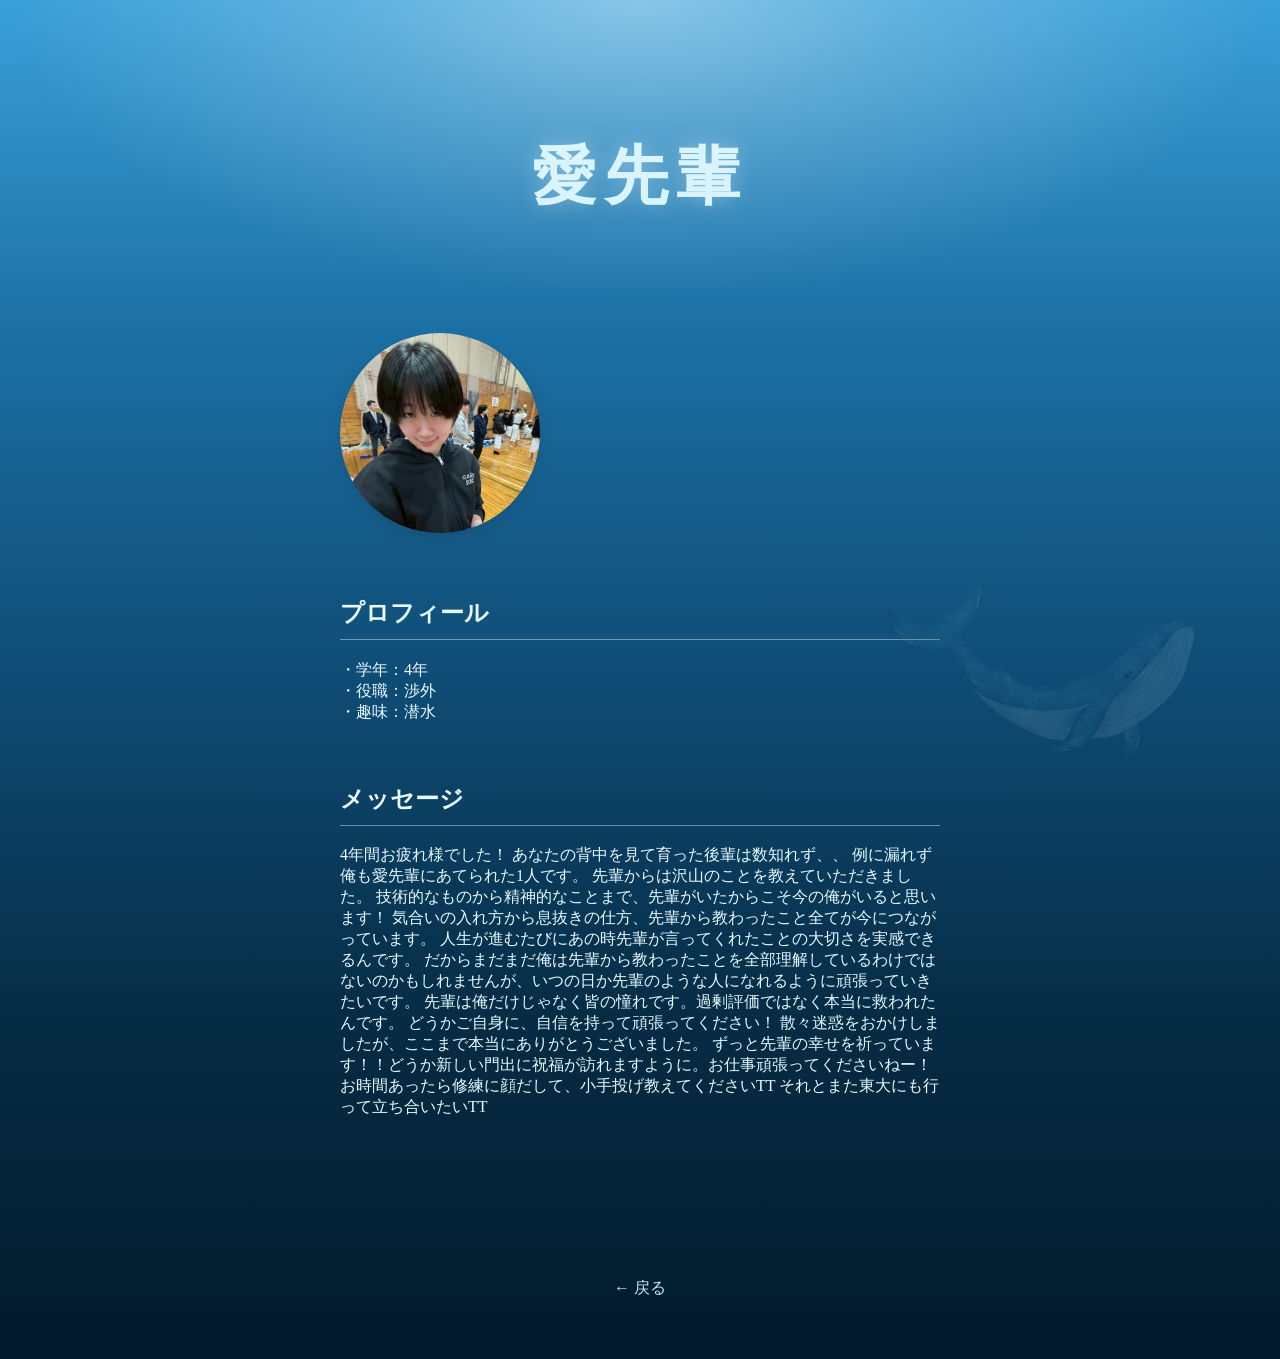
==== senpai1.html @ d5f0c88f "Add files via upload" ====
<!DOCTYPE html>
<html lang="ja">
<head>
  <meta charset="UTF-8">
  <title>愛先輩</title>
  <link rel="stylesheet" href="ai-style.css">
</head>

<body>

  <div class="whale"></div>

  <header class="senpai-header">
    <h1>愛先輩</h1>
  </header>

  <main class="senpai-content">
<img src="Ai.jpg" alt="愛さん" class="Ai-photo">
    <section class="profile">
      <h2>プロフィール</h2>
      <p>
     ・学年：4年<br>
        ・役職：渉外<br>
        ・趣味：潜水
      </p>
    </section>

    <section class="message">
      <h2>メッセージ</h2>
      <p>
4年間お疲れ様でした！
あなたの背中を見て育った後輩は数知れず、、
例に漏れず俺も愛先輩にあてられた1人です。
先輩からは沢山のことを教えていただきました。
技術的なものから精神的なことまで、先輩がいたからこそ今の俺がいると思います！
気合いの入れ方から息抜きの仕方、先輩から教わったこと全てが今につながっています。
人生が進むたびにあの時先輩が言ってくれたことの大切さを実感できるんです。
だからまだまだ俺は先輩から教わったことを全部理解しているわけではないのかもしれませんが、いつの日か先輩のような人になれるように頑張っていきたいです。
先輩は俺だけじゃなく皆の憧れです。過剰評価ではなく本当に救われたんです。
どうかご自身に、自信を持って頑張ってください！
散々迷惑をおかけしましたが、ここまで本当にありがとうございました。
ずっと先輩の幸せを祈っています！！どうか新しい門出に祝福が訪れますように。お仕事頑張ってくださいねー！
お時間あったら修練に顔だして、小手投げ教えてくださいTT
それとまた東大にも行って立ち合いたいTT
      </p>
    </section>

  </main>

  <div class="back-button">
    <a href="index.html">← 戻る</a>
  </div>
<div class="bubbles">
  <span></span>
  <span></span>
  <span></span>
  <span></span>
  <span></span>
  <span></span>
  <span></span>
  <span></span>
</div>

</body>
</html>
---- ai-style.css ----
body {
  margin: 0;
  font-family: "Yu Mincho", serif;
  color: #e6faff;
  background: linear-gradient(
    to bottom,
    #3aa0d8 0%,      /* 光の層 */
    #1c6fa3 25%,
    #0f4c75 50%,
    #062c45 75%,
    #021a2b 100%     /* 深海 */
  );
  overflow-x: hidden;
  position: relative;
}

/* 光のレイヤー */
body::before {
  content: "";
  position: fixed;
  top: 0;
  left: 0;
  width: 100%;
  height: 300px;
  background: radial-gradient(
    ellipse at top,
    rgba(255,255,255,0.4) 0%,
    rgba(255,255,255,0.2) 30%,
    rgba(255,255,255,0) 70%
  );
  pointer-events: none;
}

/* 鯨 */
.whale {
  position: fixed;
  bottom: 15%;
  right: 5%;
  width: 350px;
  height: 180px;
  background: url("kuzira_ai.png") no-repeat center/contain;
  opacity: 0.12;
  pointer-events: none;
}

/* ヘッダー */
.senpai-header {
  text-align: center;
  padding: 90px 0 50px;
}

.senpai-header h1 {
  font-size: 4rem;
  letter-spacing: 8px;
  color: #d4f3ff;
  text-shadow: 0 0 20px rgba(255,255,255,0.3);
}

/* コンテンツ */
.senpai-content {
  width: 85%;
  max-width: 600px;
  margin: 0 auto;
  padding-bottom: 100px;
}

section {
  margin-bottom: 60px;
}

h2 {
  border-bottom: 1px solid rgba(255,255,255,0.4);
  padding-bottom: 10px;
}

.back-button {
  text-align: center;
  margin-bottom: 60px;
}

a {
  color: #bde9ff;
  text-decoration: none;
  transition: 0.3s;
}

a:hover {
  color: white;
}

.Ai-photo {
  width: 200px;
  height: 200px;
  object-fit: cover;
  border-radius: 50%;
  margin: 20px auto 40px auto;
  box-shadow: 0 4px 15px rgba(0,0,0,0.1);
  animation: fadeIn 2s ease forwards;
}

/* 泡コンテナ */
.bubbles {
  position: fixed;
  bottom: 0;
  left: 0;
  width: 100%;
  height: 100%;
  pointer-events: none;
  overflow: hidden;
}

/* 泡本体 */
.bubbles span {
  position: absolute;
  bottom: -50px;
  width: 15px;
  height: 15px;
  background: rgba(255,255,255,0.2);
  border-radius: 50%;
  animation: rise 12s linear infinite;
}

/* サイズと位置をランダム風に */
.bubbles span:nth-child(1) { left: 10%; width: 10px; height: 10px; animation-duration: 14s; }
.bubbles span:nth-child(2) { left: 20%; animation-duration: 18s; }
.bubbles span:nth-child(3) { left: 35%; width: 20px; height: 20px; animation-duration: 16s; }
.bubbles span:nth-child(4) { left: 50%; animation-duration: 20s; }
.bubbles span:nth-child(5) { left: 65%; width: 12px; height: 12px; animation-duration: 15s; }
.bubbles span:nth-child(6) { left: 75%; animation-duration: 22s; }
.bubbles span:nth-child(7) { left: 85%; width: 18px; height: 18px; animation-duration: 17s; }
.bubbles span:nth-child(8) { left: 95%; animation-duration: 19s; }

/* アニメーション */
@keyframes rise {
  0% {
    transform: translateY(0) scale(1);
    opacity: 0;
  }
  20% {
    opacity: 0.6;
  }
  100% {
    transform: translateY(-110vh) scale(1.2);
    opacity: 0;
  }
}
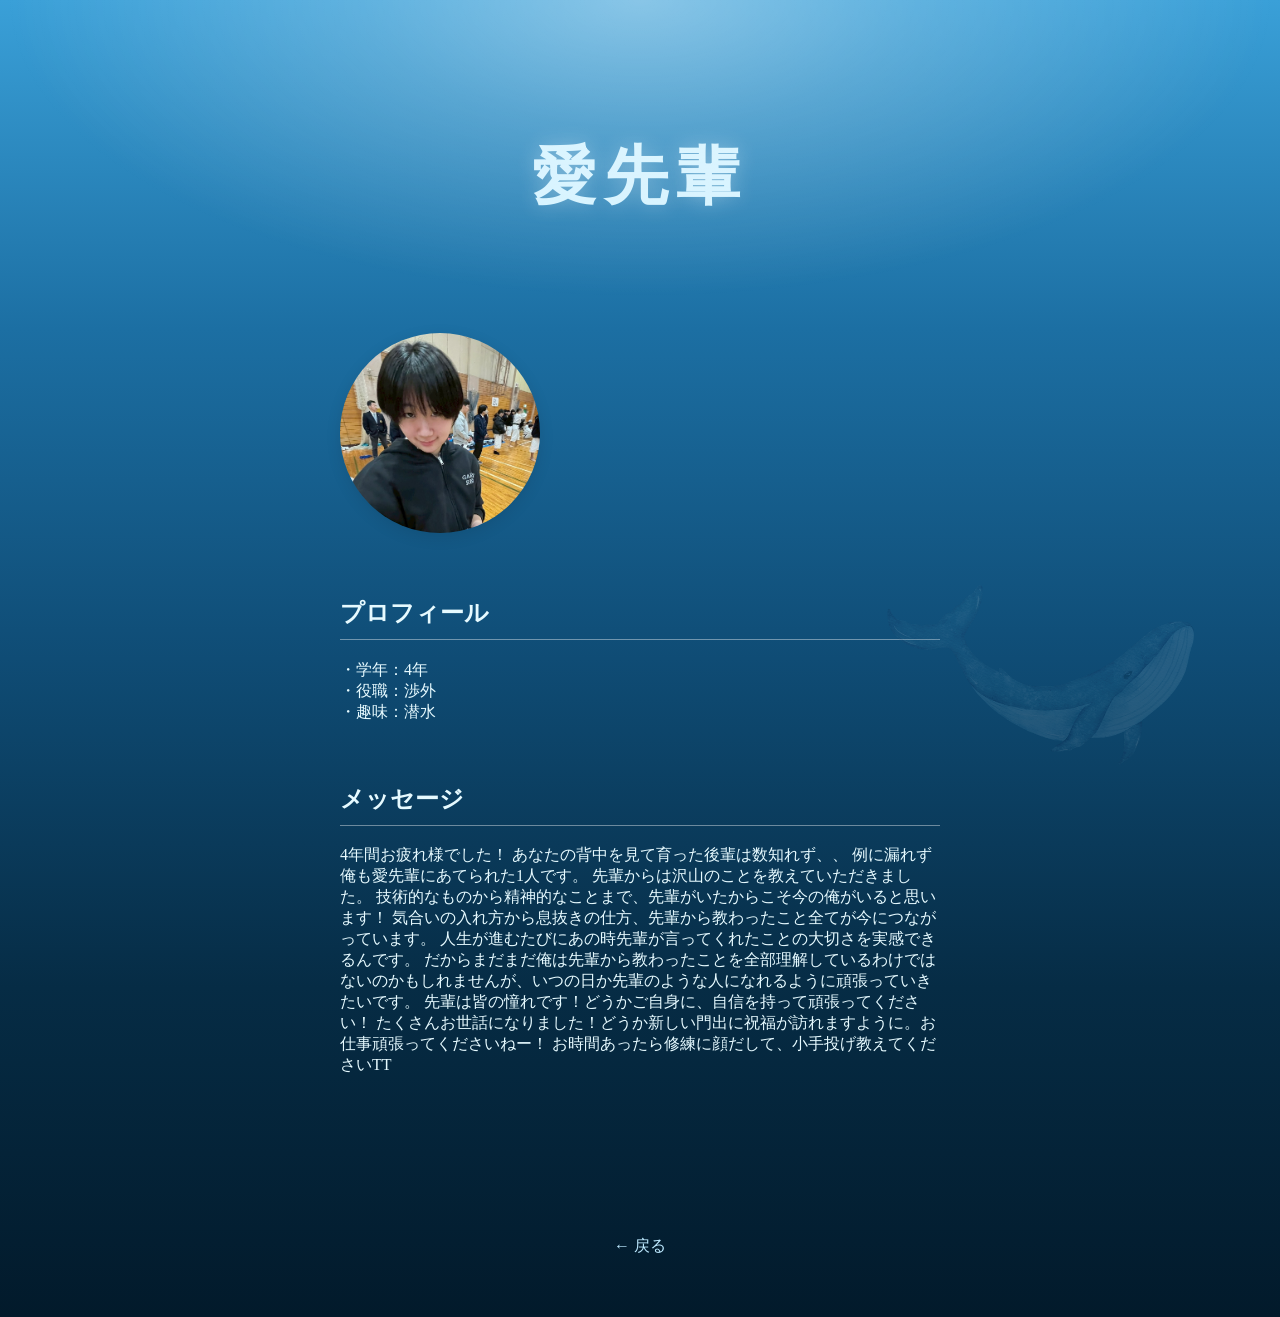
==== commit 09e7e67d: "変更" ====
--- a/senpai1.html
+++ b/senpai1.html
@@ -36,12 +36,9 @@
 気合いの入れ方から息抜きの仕方、先輩から教わったこと全てが今につながっています。
 人生が進むたびにあの時先輩が言ってくれたことの大切さを実感できるんです。
 だからまだまだ俺は先輩から教わったことを全部理解しているわけではないのかもしれませんが、いつの日か先輩のような人になれるように頑張っていきたいです。
-先輩は俺だけじゃなく皆の憧れです。過剰評価ではなく本当に救われたんです。
-どうかご自身に、自信を持って頑張ってください！
-散々迷惑をおかけしましたが、ここまで本当にありがとうございました。
-ずっと先輩の幸せを祈っています！！どうか新しい門出に祝福が訪れますように。お仕事頑張ってくださいねー！
+先輩は皆の憧れです！どうかご自身に、自信を持って頑張ってください！
+たくさんお世話になりました！どうか新しい門出に祝福が訪れますように。お仕事頑張ってくださいねー！
 お時間あったら修練に顔だして、小手投げ教えてくださいTT
-それとまた東大にも行って立ち合いたいTT
       </p>
     </section>
 
